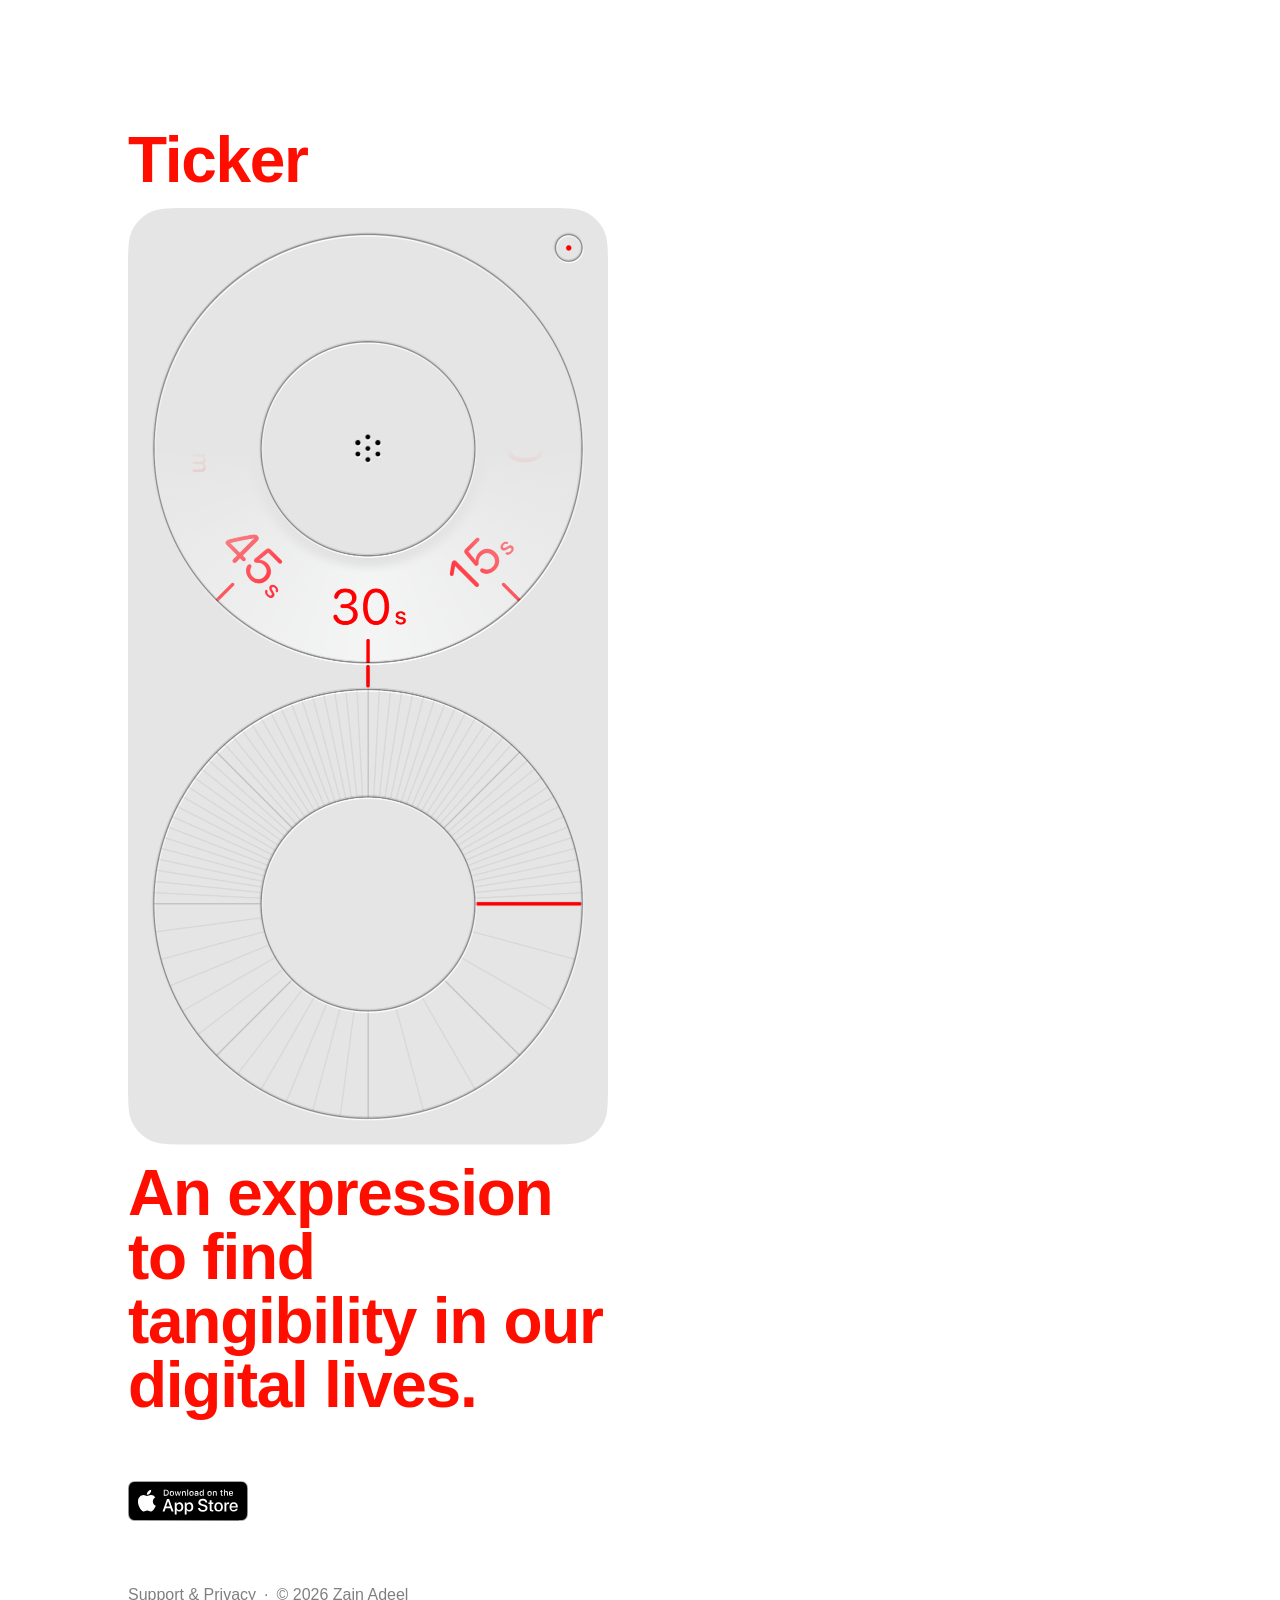
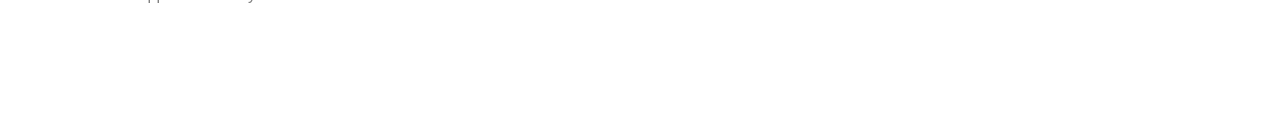
==== index.html @ d085005e "Update public site copyright year" ====
<!doctype html>
<html lang="en">
<head>
  <meta charset="utf-8">
  <meta name="viewport" content="width=device-width, initial-scale=1">
  <meta name="theme-color" content="#ffffff" media="(prefers-color-scheme: light)">
  <meta name="theme-color" content="#000000" media="(prefers-color-scheme: dark)">
  <meta name="description" content="Ticker is a tactile timer for iPhone and iPad. Each second ticks with intention.">
  <title>Ticker — Each second ticks with intention</title>
  <link rel="icon" type="image/png" href="assets/ticker-favicon-light.png" media="(prefers-color-scheme: light)">
  <link rel="icon" type="image/png" href="assets/ticker-favicon-dark.png" media="(prefers-color-scheme: dark)">
  <link rel="stylesheet" href="styles.css">
</head>
<body class="overview-page">
  <main id="top" class="overview-page__content">
    <div class="overview-page__intro">
      <h1>Ticker</h1>
      <div class="overview-page__device" aria-label="Ticker timer interface preview">
        <picture>
          <source media="(prefers-color-scheme: dark)" srcset="assets/device-dark.png">
          <img class="overview-page__device-image" src="assets/device-light.png" alt="Ticker timer interface showing 30 seconds">
        </picture>
      </div>
      <p>An expression to find tangibility in our digital lives.</p>
    </div>

    <div class="overview-page__store">
      <img src="assets/app-store-badge.svg" alt="Download on the App Store">
    </div>

    <div class="overview-page__footer" role="contentinfo">
      <a href="support.html">Support &amp; Privacy</a>
      <span aria-hidden="true">·</span>
      <span>© 2026 Zain Adeel</span>
    </div>
  </main>
</body>
</html>
---- styles.css ----
:root {
  color-scheme: light dark;
  --accent: #FF0E00;
  --ink: rgba(0, 0, 0, .5);
  --muted: rgba(0, 0, 0, .5);
  --paper: #fff;
  --surface: #e6e6e5;
  --line: rgba(23, 23, 23, .13);
  --font-family: "SF Pro Rounded", ui-rounded, -apple-system, BlinkMacSystemFont, "SF Pro", "Segoe UI", sans-serif;
  --font-large: 64px;
  --font-large-line-height: 1;
  --font-large-letter-spacing: -.02em;
  --font-large-weight: 600;
  --font-medium: 24px;
  --font-medium-line-height: 1.2;
  --font-medium-weight: 400;
  --font-small: 16px;
  --font-small-line-height: 1.2;
  --font-small-weight: 400;
  --page-padding: 128px;
  --serif: ui-serif, "New York", "Iowan Old Style", Georgia, serif;
  --rounded: var(--font-family);
}

* { box-sizing: border-box; }
html { scroll-behavior: smooth; }
body {
  margin: 0;
  color: var(--ink);
  background: var(--paper);
  font-family: var(--font-family);
  font-size: var(--font-small);
  font-weight: var(--font-small-weight);
  line-height: var(--font-small-line-height);
  -webkit-font-smoothing: antialiased;
}
a { color: inherit; }

.site-header, footer {
  width: auto;
  margin: 0 var(--page-padding);
  display: flex;
  align-items: center;
  justify-content: space-between;
}
.site-header { height: 96px; }
.brand { display: inline-flex; align-items: center; gap: 10px; font-weight: 700; text-decoration: none; letter-spacing: -.02em; }
.brand-mark { width: 17px; height: 17px; display: inline-block; border-radius: 50%; background: var(--accent); box-shadow: inset 0 0 0 5px var(--paper); outline: 2px solid var(--accent); }
nav { display: flex; gap: 28px; }
nav a, footer a { color: var(--muted); font-size: 14px; text-decoration: none; }
nav a:hover, footer a:hover { color: var(--accent); }

.hero {
  width: auto;
  margin: 0 var(--page-padding);
  min-height: calc(100vh - 96px);
  padding: 48px 0 100px;
  display: grid;
  grid-template-columns: .92fr 1.08fr;
  align-items: center;
  gap: 60px;
}
.eyebrow, .section-number { margin: 0 0 24px; color: var(--accent); font-size: 12px; font-weight: 800; letter-spacing: .18em; text-transform: uppercase; }
h1, h2 { margin: 0; font-weight: 560; letter-spacing: -.055em; line-height: .96; }
h1 { font-size: clamp(56px, 7vw, 102px); }
h1 em, h2 em { color: var(--accent); font-family: var(--serif); font-weight: 400; }
.intro { max-width: 510px; margin: 32px 0 0; color: var(--muted); font-size: clamp(18px, 2vw, 22px); line-height: 1.58; letter-spacing: -.02em; }
.actions { display: flex; align-items: center; gap: 28px; margin-top: 42px; flex-wrap: wrap; }
.store-badge { display: inline-flex; align-items: center; gap: 10px; min-width: 176px; padding: 9px 17px; color: #fff; background: #171717; border-radius: 12px; }
.store-badge .apple { width: 22px; font-size: 22px; line-height: 1; }
.store-badge small, .store-badge strong { display: block; }
.store-badge small { font-size: 8px; letter-spacing: .08em; }
.store-badge strong { font-size: 18px; line-height: 1.1; }
.text-link { color: var(--accent); font-size: 14px; font-weight: 700; text-decoration: none; }

.product-stage { position: relative; min-height: 680px; display: grid; place-items: center; isolation: isolate; }
.halo { position: absolute; border: 1px solid rgba(255, 14, 0, .16); border-radius: 50%; z-index: -1; }
.halo-one { width: 560px; height: 560px; }
.halo-two { width: 710px; height: 710px; opacity: .55; }
.ticker-device {
  width: 310px;
  height: 603px;
  padding: 18px;
  display: flex;
  flex-direction: column;
  background: var(--surface);
  border: 1px solid rgba(255,255,255,.75);
  border-radius: 28px;
  box-shadow: 0 42px 80px rgba(0,0,0,.13), inset 0 1px 0 rgba(255,255,255,.8);
  transform: rotate(2.5deg);
}
.top-disc, .bottom-disc { position: relative; flex: 1; display: grid; place-items: center; }
.tick-ring { position: absolute; inset: 3px; border-radius: 50%; background: repeating-conic-gradient(from -2deg, rgba(25,25,25,.58) 0deg 1deg, transparent 1deg 6deg); mask: radial-gradient(circle, transparent 0 74%, #000 75%); -webkit-mask: radial-gradient(circle, transparent 0 74%, #000 75%); }
.speaker { width: 142px; height: 142px; border-radius: 50%; background: #1c1c1c; display: grid; place-content: center; gap: 6px; box-shadow: inset 0 0 26px rgba(255,255,255,.06), 0 9px 18px rgba(0,0,0,.18); }
.speaker i { width: 72px; height: 2px; display: block; background: #5b5b5b; border-radius: 4px; }
.support-dot { position: absolute; top: 4px; right: 3px; display: grid; place-items: center; width: 22px; height: 22px; color: var(--accent); font-size: 10px; background: rgba(255,255,255,.55); border-radius: 50%; }
.connector { align-self: center; width: 3px; height: 20px; background: var(--accent); border-radius: 3px; }
.dial { position: relative; width: 220px; height: 220px; display: grid; place-items: center; border-radius: 50%; background: linear-gradient(145deg,#eee,#cfcfce); box-shadow: 12px 16px 22px rgba(0,0,0,.11), -8px -10px 20px rgba(255,255,255,.75), inset 0 0 0 1px rgba(0,0,0,.04); }
.dial-shine { position: absolute; inset: 15px; border-radius: 50%; border: 1px solid rgba(255,255,255,.8); }
.dial-marker { position: absolute; top: 9px; width: 3px; height: 17px; background: var(--accent); border-radius: 3px; }
.dial button { position: relative; z-index: 1; width: 104px; height: 104px; border: 0; border-radius: 50%; color: var(--accent); background: #e1e1e0; font: 800 12px/1 var(--rounded); letter-spacing: .12em; box-shadow: inset 3px 4px 8px rgba(0,0,0,.08), 0 1px 1px rgba(255,255,255,.8); }
.gesture-note { position: absolute; bottom: -5px; margin: 0; color: var(--muted); font-size: 12px; letter-spacing: .06em; }
.gesture-note span { color: var(--accent); margin-right: 6px; }

.manifesto { padding: 150px var(--page-padding); color: #fff; background: #171717; text-align: center; }
.manifesto h2, .closing h2 { font-size: clamp(46px, 6vw, 80px); }
.manifesto > p:last-child { max-width: 660px; margin: 34px auto 0; color: #a9a9a6; font-size: 19px; line-height: 1.65; }

.features { width: auto; margin: 0 var(--page-padding); padding: 120px 0 140px; display: grid; grid-template-columns: repeat(3, 1fr); gap: 32px; }
.features article { padding: 38px 34px 42px; border-top: 1px solid var(--line); }
.feature-icon { display: grid; place-items: center; width: 42px; height: 42px; margin-bottom: 68px; color: var(--accent); border: 1px solid rgba(255,14,0,.25); border-radius: 50%; font-size: 19px; }
.features h3 { margin: 0 0 14px; font-size: 22px; letter-spacing: -.03em; }
.features p { margin: 0; color: var(--muted); line-height: 1.65; }

.closing { min-height: 620px; padding: 90px var(--page-padding); display: flex; align-items: center; justify-content: space-between; gap: 50px; background: linear-gradient(145deg,#ececeb,#dcdcd9); overflow: hidden; }
.mini-dial { flex: 0 0 auto; width: min(36vw, 430px); aspect-ratio: 1; display: grid; place-items: center; border-radius: 50%; background: linear-gradient(145deg,#f5f5f2,#c7c7c4); box-shadow: 25px 32px 60px rgba(0,0,0,.14), -20px -20px 48px rgba(255,255,255,.8); }
.mini-dial span { width: 5px; height: 42px; align-self: start; margin-top: 20px; border-radius: 5px; background: var(--accent); }

footer { min-height: 150px; gap: 24px; color: var(--muted); font-size: var(--font-small); }
footer > div { display: flex; gap: 24px; }
.footer-brand { color: var(--ink); }

.policy-shell { width: auto; margin: 0 var(--page-padding); padding: 70px 0 140px; }
.policy-heading { padding-bottom: 70px; border-bottom: 1px solid var(--line); }
.policy-heading h1 { font-size: clamp(58px, 9vw, 98px); }
.policy-heading > p:last-child { margin: 24px 0 0; color: var(--muted); }
.policy-content { max-width: 680px; margin: 70px auto 0; }
.policy-content h2 { margin: 54px 0 14px; font-size: 25px; letter-spacing: -.035em; }
.policy-section { margin-top: 110px; padding-top: 80px; border-top: 1px solid var(--line); }
.policy-section-title { margin: 0 !important; font-size: clamp(42px, 6vw, 64px) !important; }
.policy-meta { margin: 24px 0 0; color: var(--muted); }
.policy-content h3 { margin: 44px 0 14px; font-size: 20px; letter-spacing: -.03em; }
.policy-content p, .policy-content li { color: var(--muted); font-size: 16px; line-height: 1.75; }
.policy-content ul { padding-left: 22px; }
.policy-content li + li { margin-top: 8px; }

@media (prefers-color-scheme: dark) {
  :root { --ink: rgba(255, 255, 255, .5); --muted: rgba(255, 255, 255, .5); --paper: #000; --surface: #1f1f1f; --line: rgba(255,255,255,.13); }
  .ticker-device { border-color: rgba(255,255,255,.08); box-shadow: 0 42px 80px rgba(0,0,0,.6), inset 0 1px 0 rgba(255,255,255,.05); }
  .tick-ring { background: repeating-conic-gradient(from -2deg, rgba(255,255,255,.68) 0deg 1deg, transparent 1deg 6deg); }
  .dial { background: linear-gradient(145deg,#292929,#131313); box-shadow: 12px 16px 22px rgba(0,0,0,.4), -8px -10px 20px rgba(255,255,255,.02), inset 0 0 0 1px rgba(255,255,255,.04); }
  .dial-shine { border-color: rgba(255,255,255,.08); }
  .dial button { background: #1b1b1b; }
  .closing { background: linear-gradient(145deg,#212121,#090909); }
  .mini-dial { background: linear-gradient(145deg,#2a2a2a,#0c0c0c); box-shadow: 25px 32px 60px rgba(0,0,0,.5), -20px -20px 48px rgba(255,255,255,.025); }
}

@media (max-width: 850px) {
  .hero { grid-template-columns: 1fr; padding-top: 70px; }
  .hero-copy { text-align: center; }
  .intro { margin-left: auto; margin-right: auto; }
  .actions { justify-content: center; }
  .product-stage { min-height: 650px; }
  .features { grid-template-columns: 1fr; }
  .feature-icon { margin-bottom: 32px; }
  .closing { flex-direction: column; justify-content: center; text-align: center; }
  .mini-dial { width: min(72vw, 360px); }
}

@media (max-width: 560px) {
  .site-header, footer, .hero, .features, .policy-shell { width: auto; margin-left: var(--page-padding); margin-right: var(--page-padding); }
  .site-header { height: 76px; }
  .site-header nav { gap: 18px; }
  .hero { padding-top: 50px; gap: 20px; }
  h1 { font-size: clamp(47px, 14vw, 68px); }
  .product-stage { min-height: 590px; transform: scale(.88); margin: -30px -20px; }
  .halo-one { width: 460px; height: 460px; }
  .halo-two { width: 580px; height: 580px; }
  .ticker-device { transform: rotate(1deg); }
  .manifesto { padding-top: 100px; padding-bottom: 100px; }
  .features { padding: 80px 0 90px; }
  footer { padding: 50px 0; flex-direction: column; text-align: center; }
  footer > div { flex-direction: column; gap: 12px; }
}

@media (max-width: 768px) {
  :root { --page-padding: 32px; }
}

  .overview-page__content {
    width: min(480px, calc(100vw - var(--page-padding) - var(--page-padding)));
    max-width: 480px;
    margin-left: var(--page-padding);
    padding-top: var(--page-padding);
    padding-bottom: var(--page-padding);
    display: flex;
    flex-direction: column;
    align-items: flex-start;
    gap: 64px;
}

.overview-page__intro {
  width: 100%;
  display: flex;
  flex-direction: column;
  gap: 16px;
}

.overview-page__intro h1,
.overview-page__intro p {
  margin: 0;
  color: var(--accent);
  font-size: var(--font-large);
  font-weight: var(--font-large-weight);
  line-height: var(--font-large-line-height);
  letter-spacing: var(--font-large-letter-spacing);
}

.overview-page__device {
  width: 100%;
  aspect-ratio: 480 / 936.044;
}

.overview-page__device picture,
.overview-page__device-image {
  display: block;
  width: 100%;
  height: 100%;
}

.overview-page__device-image {
  object-fit: cover;
}

  .overview-page__store {
    display: flex;
}

.overview-page__store img {
  display: block;
  width: 119.664px;
  height: 40px;
}

  .overview-page__footer {
    display: flex;
  align-items: center;
  gap: 8px;
  color: var(--muted);
  font-size: var(--font-small);
  font-weight: var(--font-small-weight);
  line-height: var(--font-small-line-height);
}

.overview-page__footer a,
.site-footer a {
  color: inherit;
  text-decoration: none;
}

.overview-page__footer a:hover,
.site-footer a:hover {
  color: var(--accent);
}

footer.site-footer {
  justify-content: flex-start;
  min-height: 0;
  padding-bottom: var(--page-padding);
  font-size: var(--font-small);
  line-height: var(--font-small-line-height);
}

footer.site-footer > * {
  font-size: var(--font-small);
  line-height: var(--font-small-line-height);
}

.support-page__content {
  width: min(640px, calc(100vw - var(--page-padding) - var(--page-padding)));
  max-width: 640px;
  margin-left: var(--page-padding);
  padding-top: var(--page-padding);
  padding-bottom: var(--page-padding);
  display: flex;
  flex-direction: column;
  align-items: flex-start;
  gap: 64px;
}

.support-page__section {
  width: 100%;
  display: flex;
  flex-direction: column;
  gap: 32px;
}

.support-page__section > h1,
.support-page__section > h2 {
  margin: 0;
  color: var(--accent);
  font-size: var(--font-large);
  font-weight: var(--font-large-weight);
  line-height: var(--font-large-line-height);
  letter-spacing: var(--font-large-letter-spacing);
}

.support-page__body {
  width: 100%;
  display: flex;
  flex-direction: column;
  gap: 32px;
  color: var(--ink);
  font-size: var(--font-medium);
  font-weight: var(--font-medium-weight);
  line-height: var(--font-medium-line-height);
}

.support-page__body p,
.support-page__body h3 {
  margin: 0;
  color: inherit;
  font: inherit;
}

.support-page__policy-group {
  display: flex;
  flex-direction: column;
  gap: 0;
}

.support-page__policy-group h3 {
  color: var(--accent);
}

.support-page__body a {
  color: var(--accent);
  text-decoration: none;
}

.support-page__body a:hover {
  text-decoration: underline;
  text-underline-offset: 3px;
}

.support-page__footer {
  display: flex;
  align-items: center;
  gap: 8px;
  color: var(--muted);
  font-size: var(--font-small);
  font-weight: var(--font-small-weight);
  line-height: var(--font-small-line-height);
}

.support-page__footer a {
  color: inherit;
  text-decoration: none;
}

.support-page__footer a:hover {
  color: var(--accent);
}

@media (prefers-reduced-motion: reduce) { html { scroll-behavior: auto; } }
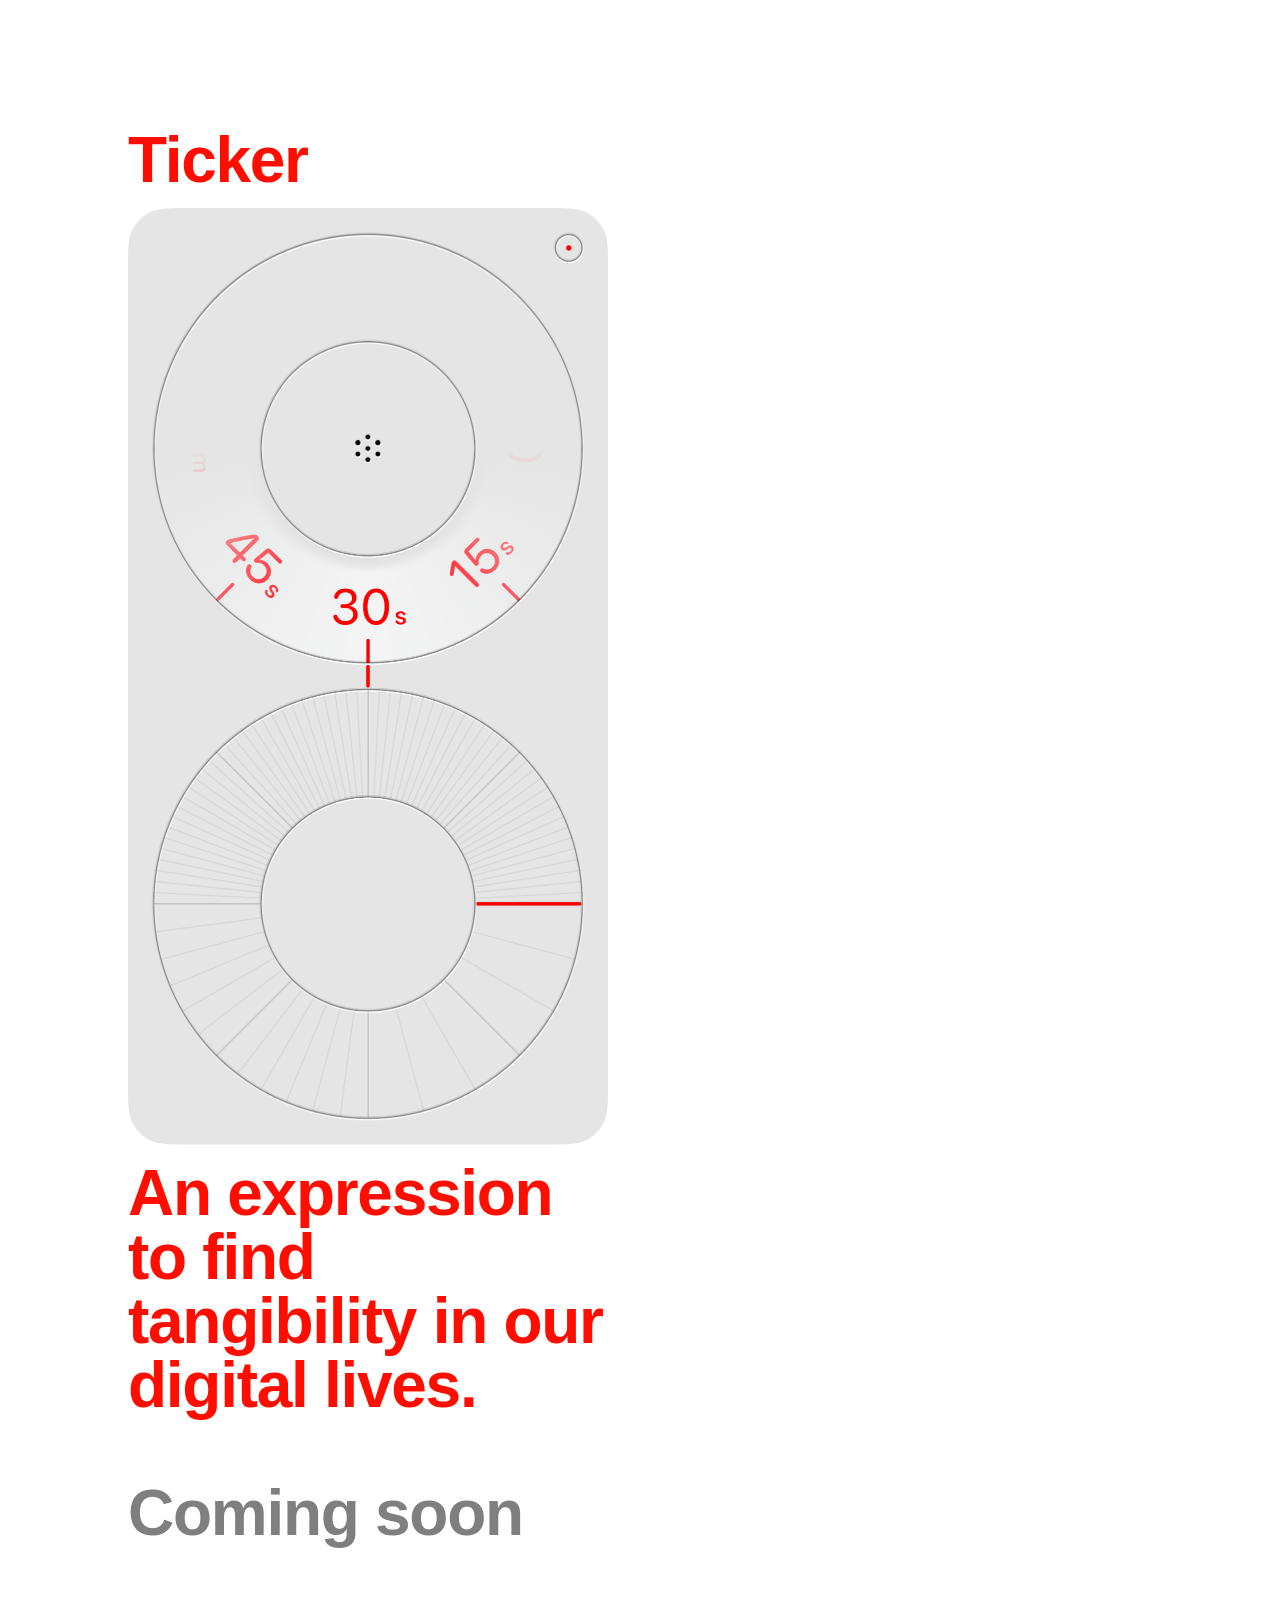
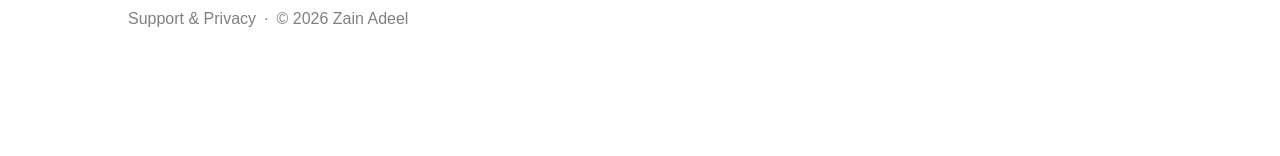
==== commit e8cc91e4: "Add coming soon App Store state" ====
--- a/index.html
+++ b/index.html
@@ -11,7 +11,7 @@
   <link rel="icon" type="image/png" href="assets/ticker-favicon-dark.png" media="(prefers-color-scheme: dark)">
   <link rel="stylesheet" href="styles.css">
 </head>
-<body class="overview-page">
+<body class="overview-page" data-store-state="coming-soon">
   <main id="top" class="overview-page__content">
     <div class="overview-page__intro">
       <h1>Ticker</h1>
@@ -25,7 +25,10 @@
     </div>
 
     <div class="overview-page__store">
-      <img src="assets/app-store-badge.svg" alt="Download on the App Store">
+      <a class="overview-page__store-badge" href="https://apps.apple.com/app/id6743096406" aria-label="Download Ticker on the App Store">
+        <img src="assets/app-store-badge.svg" alt="Download on the App Store">
+      </a>
+      <p class="overview-page__coming-soon">Coming soon</p>
     </div>
 
     <div class="overview-page__footer" role="contentinfo">
--- a/styles.css
+++ b/styles.css
@@ -224,12 +224,33 @@
 
   .overview-page__store {
     display: flex;
-}
-
-.overview-page__store img {
+  }
+
+.overview-page__store-badge {
+  display: none;
+}
+
+.overview-page__store-badge img {
   display: block;
   width: 119.664px;
   height: 40px;
+}
+
+.overview-page[data-store-state="available"] .overview-page__store-badge {
+  display: inline-flex;
+}
+
+.overview-page__coming-soon {
+  margin: 0;
+  color: var(--muted);
+  font-size: var(--font-large);
+  font-weight: var(--font-large-weight);
+  line-height: var(--font-large-line-height);
+  letter-spacing: var(--font-large-letter-spacing);
+}
+
+.overview-page[data-store-state="available"] .overview-page__coming-soon {
+  display: none;
 }
 
   .overview-page__footer {
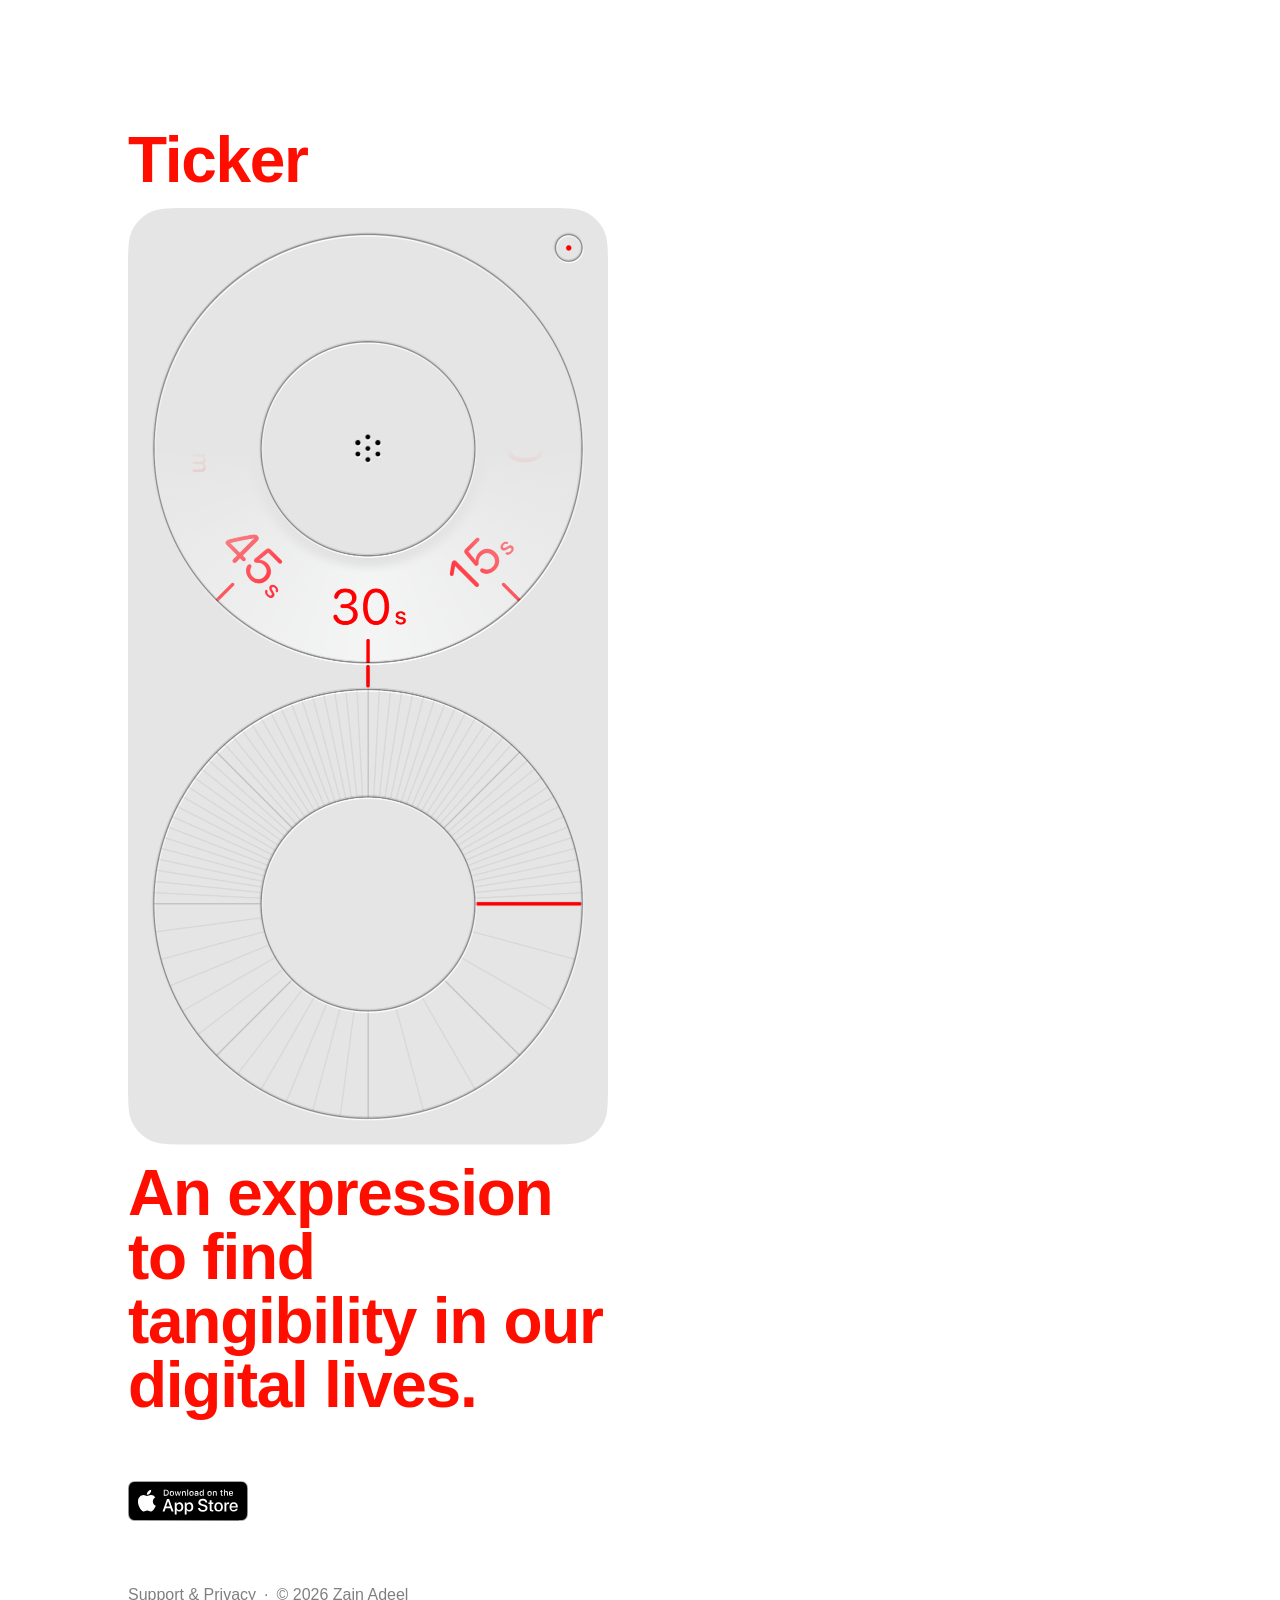
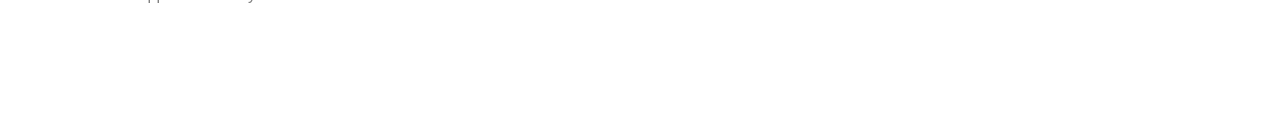
==== commit 652237ab: "Show App Store download badge for launch" ====
--- a/index.html
+++ b/index.html
@@ -6,12 +6,12 @@
   <meta name="theme-color" content="#ffffff" media="(prefers-color-scheme: light)">
   <meta name="theme-color" content="#000000" media="(prefers-color-scheme: dark)">
   <meta name="description" content="Ticker is a tactile timer for iPhone and iPad. Each second ticks with intention.">
-  <title>Ticker — Each second ticks with intention</title>
+  <title>Ticker · Each second ticks with intention</title>
   <link rel="icon" type="image/png" href="assets/ticker-favicon-light.png" media="(prefers-color-scheme: light)">
   <link rel="icon" type="image/png" href="assets/ticker-favicon-dark.png" media="(prefers-color-scheme: dark)">
   <link rel="stylesheet" href="styles.css">
 </head>
-<body class="overview-page" data-store-state="coming-soon">
+<body class="overview-page" data-store-state="available">
   <main id="top" class="overview-page__content">
     <div class="overview-page__intro">
       <h1>Ticker</h1>
@@ -25,7 +25,7 @@
     </div>
 
     <div class="overview-page__store">
-      <a class="overview-page__store-badge" href="https://apps.apple.com/app/id6743096406" aria-label="Download Ticker on the App Store">
+      <a class="overview-page__store-badge" href="https://apps.apple.com/us/app/ticker-a-rotary-timer/id6743096406" aria-label="Download Ticker on the App Store">
         <img src="assets/app-store-badge.svg" alt="Download on the App Store">
       </a>
       <p class="overview-page__coming-soon">Coming soon</p>
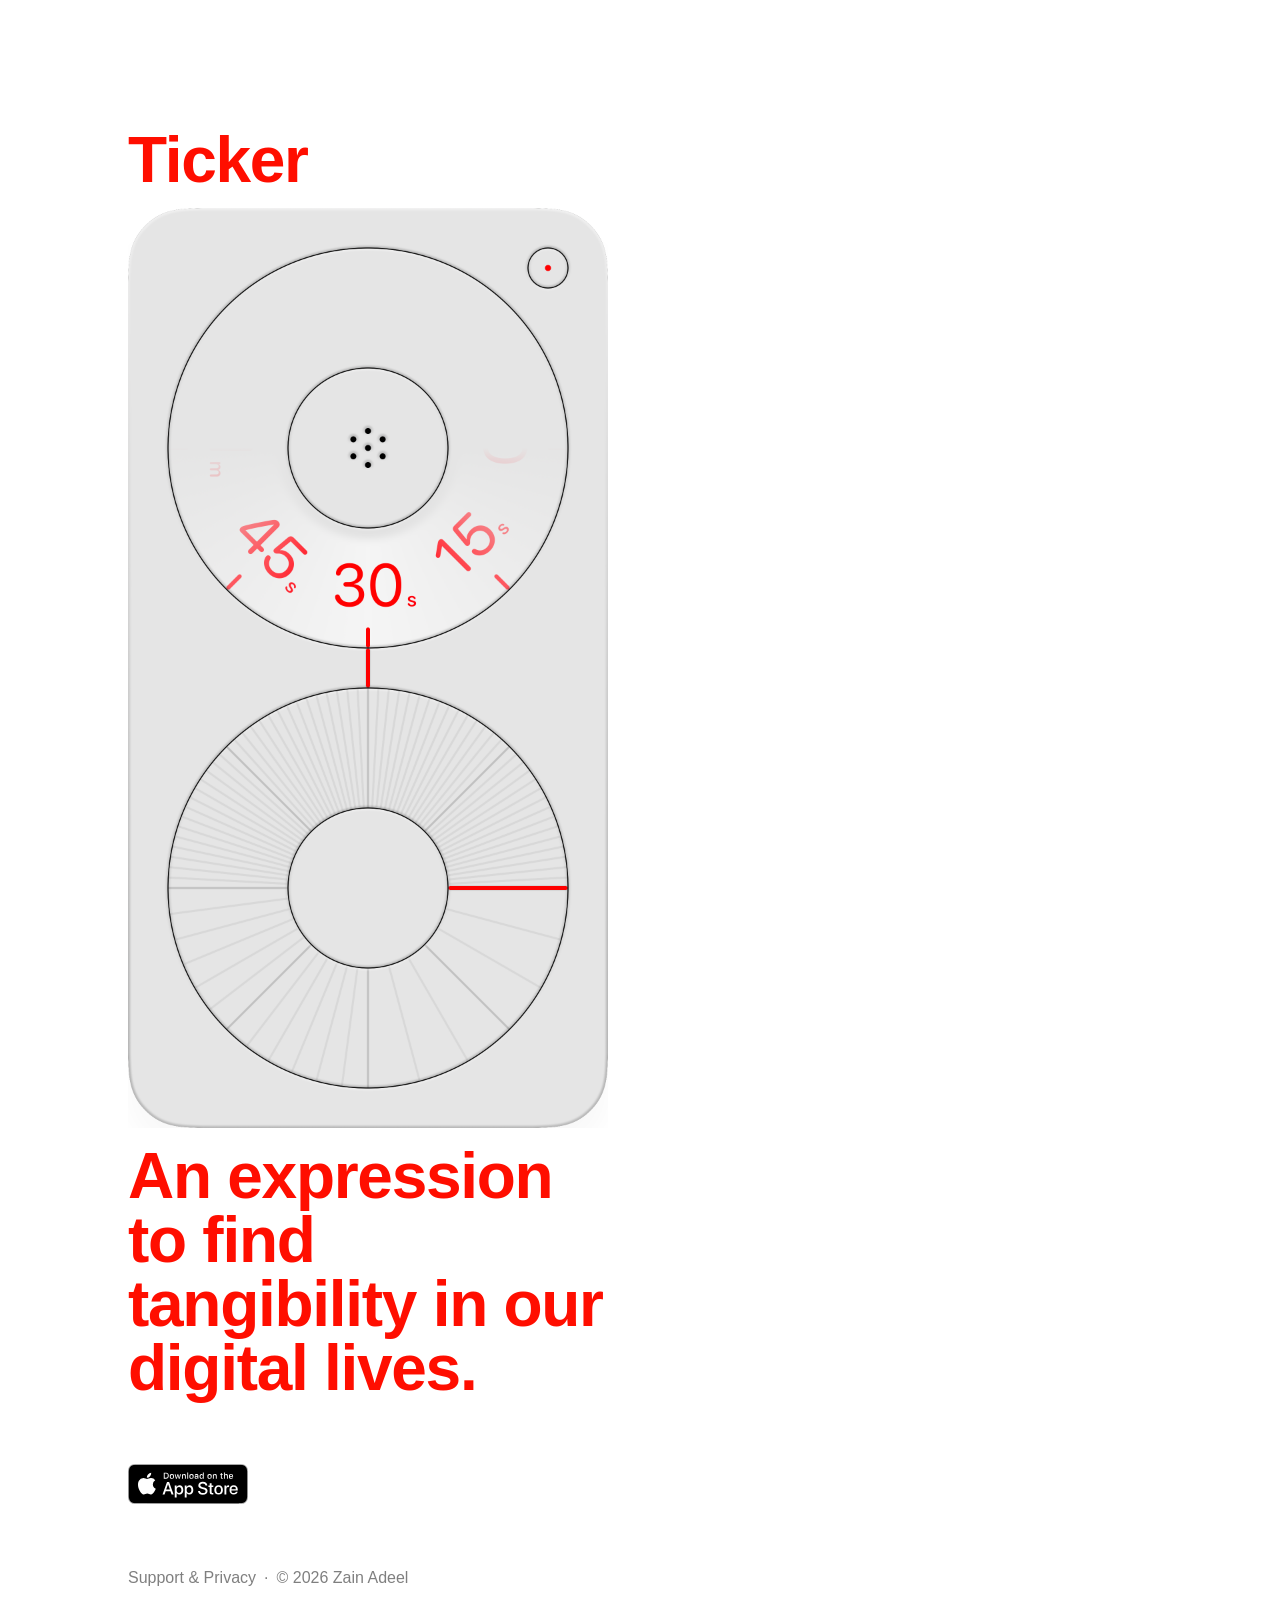
==== commit 5ffabd4a: "Refresh website with native Base device exports" ====
--- a/index.html
+++ b/index.html
@@ -18,7 +18,7 @@
       <div class="overview-page__device" aria-label="Ticker timer interface preview">
         <picture>
           <source media="(prefers-color-scheme: dark)" srcset="assets/device-dark.png">
-          <img class="overview-page__device-image" src="assets/device-light.png" alt="Ticker timer interface showing 30 seconds">
+          <img class="overview-page__device-image" src="assets/device-light.png" width="1440" height="2760" alt="Ticker timer interface showing 30 seconds">
         </picture>
       </div>
       <p>An expression to find tangibility in our digital lives.</p>
--- a/styles.css
+++ b/styles.css
@@ -208,18 +208,17 @@
 
 .overview-page__device {
   width: 100%;
-  aspect-ratio: 480 / 936.044;
 }
 
 .overview-page__device picture,
 .overview-page__device-image {
   display: block;
   width: 100%;
-  height: 100%;
+  height: auto;
 }
 
 .overview-page__device-image {
-  object-fit: cover;
+  object-fit: contain;
 }
 
   .overview-page__store {
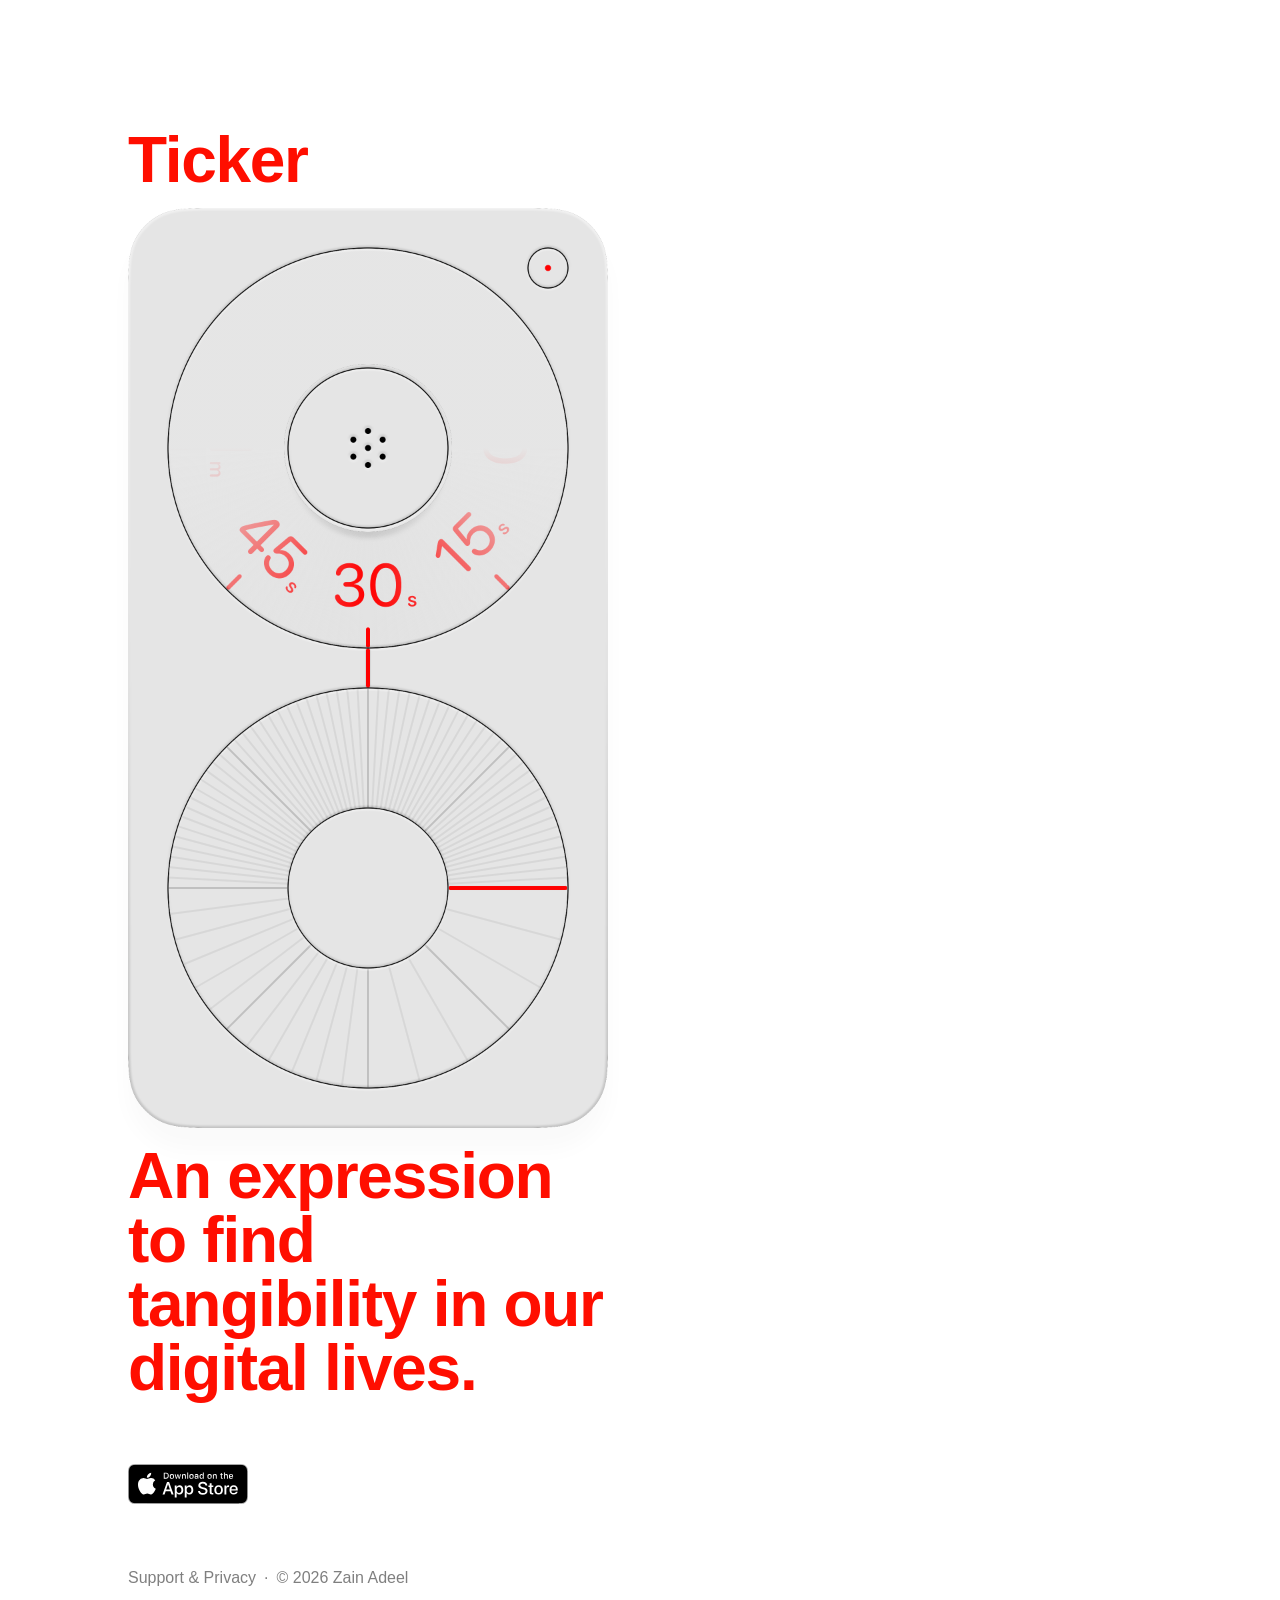
==== commit 8283b266: "Add interactive native Ticker dial to website" ====
--- a/index.html
+++ b/index.html
@@ -10,16 +10,60 @@
   <link rel="icon" type="image/png" href="assets/ticker-favicon-light.png" media="(prefers-color-scheme: light)">
   <link rel="icon" type="image/png" href="assets/ticker-favicon-dark.png" media="(prefers-color-scheme: dark)">
   <link rel="stylesheet" href="styles.css">
+  <script src="dial.js" defer></script>
 </head>
 <body class="overview-page" data-store-state="available">
   <main id="top" class="overview-page__content">
     <div class="overview-page__intro">
       <h1>Ticker</h1>
-      <div class="overview-page__device" aria-label="Ticker timer interface preview">
-        <picture>
+      <div class="overview-page__device" aria-label="Interactive Ticker preview">
+        <picture class="device-fallback">
           <source media="(prefers-color-scheme: dark)" srcset="assets/device-dark.png">
           <img class="overview-page__device-image" src="assets/device-light.png" width="1440" height="2760" alt="Ticker timer interface showing 30 seconds">
         </picture>
+        <div class="device-demo" hidden>
+          <div class="device-demo__labels" aria-hidden="true">
+            <picture class="device-demo__paint">
+              <source media="(prefers-color-scheme: dark)" srcset="assets/dial-labels-dark.png">
+              <img src="assets/dial-labels-light.png" width="1200" height="1200" alt="" draggable="false">
+            </picture>
+            <div class="device-demo__cast-shadow"></div>
+            <div class="device-demo__glass-tint"></div>
+            <div class="device-demo__glass-coating"></div>
+            <div class="device-demo__bevel bevel-overlay"></div>
+            <div class="device-demo__bevel bevel-screen"></div>
+            <div class="device-demo__bevel bevel-multiply"></div>
+          </div>
+          <div class="device-demo__control-well" aria-hidden="true">
+            <div class="device-demo__bevel bevel-overlay"></div>
+            <div class="device-demo__bevel bevel-screen"></div>
+            <div class="device-demo__bevel bevel-multiply"></div>
+          </div>
+          <svg class="device-demo__control" viewBox="0 0 400 400" aria-hidden="true">
+            <defs>
+              <clipPath id="control-opening">
+                <path d="M200 .5a199.5 199.5 0 1 0 0 399a199.5 199.5 0 1 0 0-399 M200 119.5a80.5 80.5 0 1 0 0 161a80.5 80.5 0 1 0 0-161" clip-rule="evenodd"></path>
+              </clipPath>
+              <filter id="pointer-shadow" filterUnits="userSpaceOnUse" x="0" y="0" width="400" height="400">
+                <feDropShadow dx="0" dy="0" stdDeviation=".7" flood-opacity=".25"></feDropShadow>
+              </filter>
+            </defs>
+            <g class="device-demo__ticks" transform="rotate(90 200 200)" clip-path="url(#control-opening)" aria-hidden="true"></g>
+          </svg>
+          <div class="device-demo__button-bevel" aria-hidden="true">
+            <div class="bevel-overlay"></div>
+            <div class="bevel-screen"></div>
+            <div class="bevel-multiply"></div>
+          </div>
+          <picture class="device-demo__frame" aria-hidden="true">
+            <source media="(prefers-color-scheme: dark)" srcset="assets/device-frame-dark.png">
+            <img src="assets/device-frame-light.png" width="1440" height="2760" alt="" draggable="false">
+          </picture>
+          <svg class="device-demo__interaction" viewBox="0 0 400 400">
+            <path class="device-demo__dial-hit" d="M200 0a200 200 0 1 0 0 400a200 200 0 1 0 0-400 M200 120a80 80 0 1 0 0 160a80 80 0 1 0 0-160" fill-rule="evenodd" role="slider" tabindex="0" aria-label="Timer duration preview" aria-description="Drag the ring, or use the arrow keys to change duration." aria-valuemin="0" aria-valuemax="21600" aria-valuenow="30" aria-valuetext="30 seconds" aria-orientation="horizontal"></path>
+          </svg>
+          <a class="device-demo__support" href="support.html" aria-label="Support &amp; Privacy"></a>
+        </div>
       </div>
       <p>An expression to find tangibility in our digital lives.</p>
     </div>
--- a/styles.css
+++ b/styles.css
@@ -208,6 +208,7 @@
 
 .overview-page__device {
   width: 100%;
+  container-type: inline-size;
 }
 
 .overview-page__device picture,
@@ -373,3 +374,106 @@
 }
 
 @media (prefers-reduced-motion: reduce) { html { scroll-behavior: auto; } }
+
+/* The demo shares Ticker's 1.2 × 2.3 case and 1.0-diameter rings. */
+:root[data-appearance="light"] {
+  color-scheme: light;
+  --ink: rgba(0,0,0,.5); --muted: rgba(0,0,0,.5); --paper: #fff;
+  --surface: #e6e6e5; --line: rgba(23,23,23,.13);
+  --device-surface: color(display-p3 .9 .9 .9);
+  --device-accent: color(display-p3 1 .055 0);
+  --device-tick: #000;
+}
+:root[data-appearance="dark"] {
+  color-scheme: dark;
+  --ink: rgba(255,255,255,.5); --muted: rgba(255,255,255,.5); --paper: #000;
+  --surface: #1f1f1f; --line: rgba(255,255,255,.13);
+  --device-surface: color(display-p3 .12 .12 .12);
+  --device-accent: color(display-p3 1 .231 .188);
+  --device-tick: #fff;
+}
+.device-demo[hidden], .device-fallback[hidden] { display: none; }
+.device-demo {
+  position: relative;
+  width: 100%;
+  aspect-ratio: 480 / 920;
+  isolation: isolate;
+  user-select: none;
+  -webkit-user-select: none;
+  border-radius: 12.5% / 6.52174%;
+  box-shadow: 0 4.66667cqw 4.66667cqw rgba(0,0,0,.025);
+}
+.device-demo__labels {
+  position: absolute;
+  left: 8.33333%; top: 4.34783%; width: 83.33333%;
+  aspect-ratio: 1;
+  overflow: hidden;
+  border-radius: 50%;
+  isolation: isolate;
+  container-type: inline-size;
+}
+.device-demo__labels > *, .device-demo__labels img {
+  position: absolute; inset: 0; width: 100%; height: 100%;
+}
+.device-demo__paint { transform: rotate(-90deg); will-change: transform; }
+.device-demo__cast-shadow {
+  inset: auto;
+  width: 40%; height: 40%; left: 30%; top: 32.5%;
+  border-radius: 50%; background: rgba(0,0,0,.1);
+  filter: blur(2px);
+  filter: blur(.5cqw);
+}
+.device-demo__glass-tint { background: rgba(0,0,0,.05); mix-blend-mode: overlay; }
+.device-demo__glass-coating {
+  background: conic-gradient(from 180deg, transparent, var(--device-surface) 90deg, var(--device-surface) 270deg, transparent);
+}
+.device-demo__control, .device-demo__interaction {
+  display: block; position: absolute;
+  left: 8.33333%; top: 52.17391%; width: 83.33333%; height: 43.47826%;
+}
+.device-demo__control { pointer-events: none; }
+.device-demo__ticks line { stroke: var(--device-tick); stroke-width: 2; }
+.device-demo__ticks .tick-major { stroke-opacity: .16; }
+.device-demo__ticks .tick-minor { stroke-opacity: .06; }
+.device-demo__ticks .dial-pointer { stroke: var(--device-accent); stroke-width: 4; }
+.device-demo__frame { position: absolute; inset: 0; pointer-events: none; }
+.device-demo__frame img { display: block; width: 100%; height: 100%; }
+.device-demo__interaction { overflow: visible; pointer-events: none; touch-action: pan-y; }
+.device-demo__dial-hit {
+  fill: transparent;
+  pointer-events: fill;
+  touch-action: none;
+  cursor: grab;
+  outline: none;
+}
+.is-dragging .device-demo__dial-hit { cursor: grabbing; }
+.device-demo:not(.has-pointer-focus) .device-demo__dial-hit:focus-visible { stroke: var(--device-accent); stroke-width: 1; stroke-opacity: .7; }
+.device-demo__support {
+  position: absolute;
+  left: 79.16667%; top: 4.34783%; width: 8.33333%; height: 4.34783%;
+  border-radius: 50%;
+}
+.device-demo__support:focus-visible { outline: 2px solid var(--device-accent); outline-offset: 4px; }
+
+.device-demo__control-well {
+  position: absolute; left: 8.33333%; top: 52.17391%; width: 83.33333%;
+  aspect-ratio: 1; border-radius: 50%; background: var(--device-surface);
+}
+.device-demo__bevel {
+  position: absolute; inset: 0; border-radius: 50%; pointer-events: none;
+  mask-image: radial-gradient(circle closest-side, transparent 98%, rgba(0,0,0,0.000000) 98.000000%, rgba(0,0,0,0.011230) 98.125000%, rgba(0,0,0,0.042969) 98.250000%, rgba(0,0,0,0.092285) 98.375000%, rgba(0,0,0,0.156250) 98.500000%, rgba(0,0,0,0.231934) 98.625000%, rgba(0,0,0,0.316406) 98.750000%, rgba(0,0,0,0.406738) 98.875000%, rgba(0,0,0,0.500000) 99.000000%, rgba(0,0,0,0.593262) 99.125000%, rgba(0,0,0,0.683594) 99.250000%, rgba(0,0,0,0.768066) 99.375000%, rgba(0,0,0,0.843750) 99.500000%, rgba(0,0,0,0.907715) 99.625000%, rgba(0,0,0,0.957031) 99.750000%, rgba(0,0,0,0.988770) 99.875000%, rgba(0,0,0,1.000000) 100.000000%);
+}
+.bevel-overlay { background: linear-gradient(rgba(255,255,255,.5), rgba(0,0,0,.5)); mix-blend-mode: overlay; }
+.bevel-screen { background: linear-gradient(rgba(255,255,255,.1), rgba(255,255,255,0) 50%, rgba(255,255,255,0)); mix-blend-mode: screen; }
+.bevel-multiply { background: linear-gradient(rgba(0,0,0,0), rgba(0,0,0,0) 50%, rgba(0,0,0,.1)); mix-blend-mode: multiply; }
+.device-demo__button-bevel {
+  position: absolute; left: 32.5%; top: 64.78261%; width: 35%; height: 18.26087%;
+  border-radius: 50%; pointer-events: none;
+}
+.device-demo__button-bevel > * {
+  position: absolute; inset: 0; border-radius: 50%;
+  mask-image: radial-gradient(circle closest-side, transparent 95.238095%, rgba(0,0,0,1.000000) 95.238095%, rgba(0,0,0,0.988770) 95.535714%, rgba(0,0,0,0.957031) 95.833333%, rgba(0,0,0,0.907715) 96.130952%, rgba(0,0,0,0.843750) 96.428571%, rgba(0,0,0,0.768066) 96.726190%, rgba(0,0,0,0.683594) 97.023810%, rgba(0,0,0,0.593262) 97.321429%, rgba(0,0,0,0.500000) 97.619048%, rgba(0,0,0,0.406738) 97.916667%, rgba(0,0,0,0.316406) 98.214286%, rgba(0,0,0,0.231934) 98.511905%, rgba(0,0,0,0.156250) 98.809524%, rgba(0,0,0,0.092285) 99.107143%, rgba(0,0,0,0.042969) 99.404762%, rgba(0,0,0,0.011230) 99.702381%, rgba(0,0,0,0.000000) 100.000000%);
+}
+.device-demo__button-bevel .bevel-overlay { background: linear-gradient(rgba(0,0,0,.5), rgba(255,255,255,.5)); }
+.device-demo__button-bevel .bevel-screen { background: linear-gradient(rgba(255,255,255,0), rgba(255,255,255,0) 50%, rgba(255,255,255,.1)); }
+.device-demo__button-bevel .bevel-multiply { background: linear-gradient(rgba(0,0,0,.1), rgba(0,0,0,0) 50%, rgba(0,0,0,0)); }
